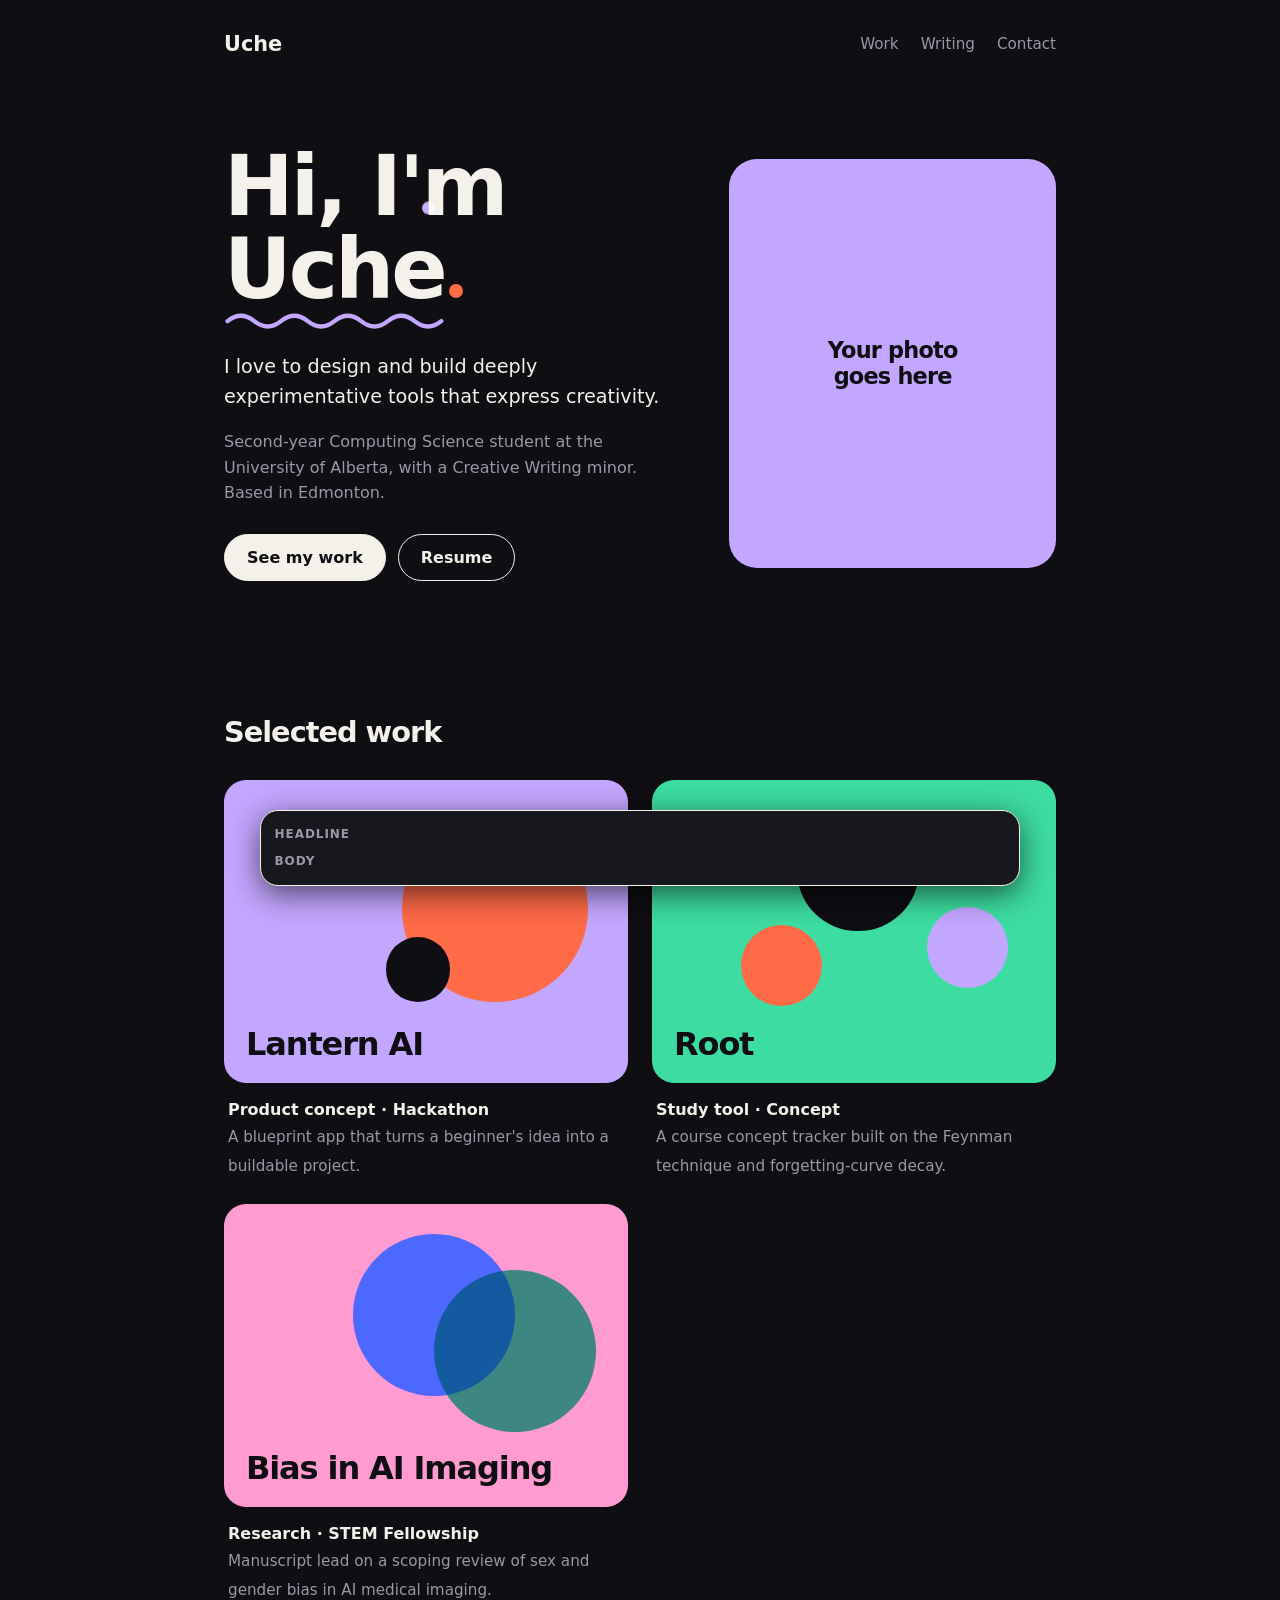
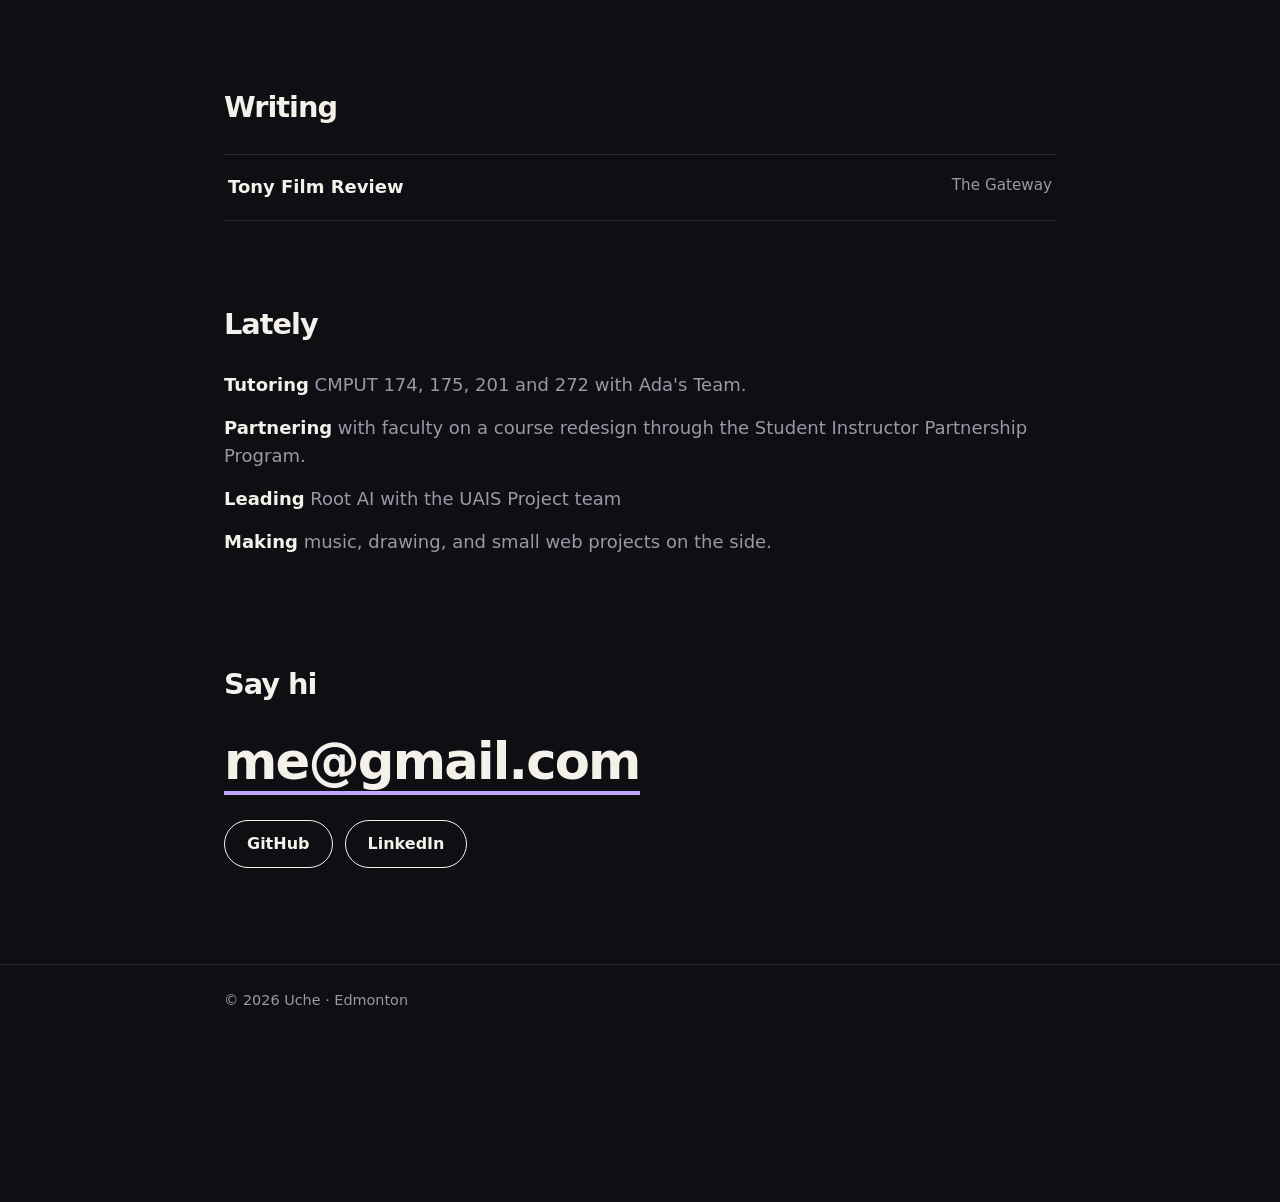
==== index.html @ 93c1bc94 "Added first template" ====
<!DOCTYPE html>
<html lang="en">
<head>
  <meta charset="UTF-8" />
  <meta name="viewport" content="width=device-width, initial-scale=1" />
  <meta name="color-scheme" content="dark" />
  <title>Uche | Designer &amp; Developer</title>
  <meta name="description" content="Uche is a computing science student and writer in Edmonton who likes to build and design things people can use." />
  <link rel="preconnect" href="https://fonts.googleapis.com" />
  <link rel="preconnect" href="https://fonts.gstatic.com" crossorigin />
  <link href="https://fonts.googleapis.com/css2?family=Unbounded:wght@700&family=Inter:wght@400;500;600&display=swap" rel="stylesheet" />
  <link rel="stylesheet" href="./style.css" />
</head>
<body>

  <div class="cursor" aria-hidden="true"></div>

  <header class="top">
    <div class="wrap">
      <a class="logo" href="#">Uche</a>
      <nav>
        <a href="./about.html">Work</a>
        <a href="#writing">Writing</a>
        <a href="#contact">Contact</a>
      </nav>
    </div>
  </header>

  <main class="wrap">

    <section class="hero">
      <div>
        <h1>Hi, I'm <span class="uche">Uche<svg class="wave" viewBox="0 0 124 8" preserveAspectRatio="none" aria-hidden="true"><path pathLength="1" d="M2 4 q7.5 -6 15 0 t15 0 t15 0 t15 0 t15 0 t15 0 t15 0 t15 0"/></svg></span><span class="dot" aria-hidden="true"></span></h1>
        <p>I love to design and build deeply experimentative tools that express creativity.</p>
        <p class="small">
          Second-year Computing Science student at the University of Alberta, with a Creative Writing minor.
          Based in Edmonton.
        </p>
        <div class="links">
          <a class="pill solid" href="./about.html">See my work</a>
          <!-- TODO: add your resume PDF to the repo and keep this link -->
          <a class="pill" href="./uche-resume.pdf">Resume</a>
        </div>
      </div>

      <!-- TODO: save your photo as photo.jpg next to this file. Until then the placeholder shows. -->
      <figure class="photo">
        <img src="./photo.jpg" alt="Photo of Uche" onerror="this.remove()" />
      </figure>
    </section>

    <section id="work">
      <h2 class="label">Selected work</h2>
      <div class="grid">

        <!-- TODO: replace each href with a case study page, repo, or demo -->
        <a class="card" href="#">
          <div class="cover c-lilac">
            <span class="shape s-lantern-1"></span><span class="shape s-lantern-2"></span>
            <h3>Lantern AI</h3>
          </div>
          <div class="meta"><strong>Product concept · Hackathon</strong><span>A blueprint app that turns a beginner's idea into a buildable project.</span></div>
        </a>

        <a class="card" href="#">
          <div class="cover c-mint">
            <span class="shape s-root-1"></span><span class="shape s-root-2"></span><span class="shape s-root-3"></span>
            <h3>Root</h3>
          </div>
          <div class="meta"><strong>Study tool · Concept</strong><span>A course concept tracker built on the Feynman technique and forgetting-curve decay.</span></div>
        </a>

        <a class="card" href="#">
          <div class="cover c-pink">
            <span class="shape s-rev-1"></span><span class="shape s-rev-2"></span>
            <h3>Bias in AI Imaging</h3>
          </div>
          <div class="meta"><strong>Research · STEM Fellowship</strong><span>Manuscript lead on a scoping review of sex and gender bias in AI medical imaging.</span></div>
        </a>

      </div>
    </section>

    <section id="writing">
      <h2 class="label">Writing</h2>
      <ul class="list">
        <!-- TODO: swap in your real Gateway articles, with links -->
        <li><a href="https://thegatewayonline.ca/2026/10/film-review-tony/">Tony Film Review <span>The Gateway</span></a></li>
        </ul>
    </section>

    <section>
      <h2 class="label">Lately</h2>
      <div class="now">
        <p><b>Tutoring</b> CMPUT 174, 175, 201 and 272 with Ada's Team.</p>
        <p><b>Partnering</b> with faculty on a course redesign through the Student Instructor Partnership Program.</p>
        <p><b>Leading</b> Root AI with the UAIS Project team</p>
        <p><b>Making</b> music, drawing, and small web projects on the side.</p>
      </div>
    </section>

    <section id="contact" class="contact">
      <h2 class="label">Say hi</h2>

      <a class="big" href="mailto:ibeziako@ualberta.ca">me@gmail.com</a>
      <div class="socials">
        <a class="pill" href="https://github.com/janheko">GitHub</a>
        <a class="pill" href="https://www.linkedin.com/in/uchenna-ibeziako">LinkedIn</a>
      </div>
    </section>

  </main>

  <footer>
    <div class="wrap">© <span id="year"></span> Uche · Edmonton</div>
  </footer>
  <div class="picker" aria-label="Font preview">
    <div class="row"><b>Headline</b><div class="btns" id="dispBtns"></div></div>
    <div class="row"><b>Body</b><div class="btns" id="bodyBtns"></div></div>
  </div>
  <script src="./script.js" defer></script>
</body>
</html>
---- style.css ----
:root {
  --bg: #0e0e13;
  --text: #f4f1ea;
  --muted: #9b98a8;
  --line: #2b2b36;
  --dark: #0e0e13;
  --tomato: #ff6a47;
  --neong: #3feb87;
  --cobalt: #4d68ff;
  --mint: #3ddca0;
  --pink: #ff9bd0;
  --lilac: #c3a6ff;
  --dw: 800;
  --dls: -0.035em;
  --dscale: 1;
  --display: "Bricolage Grotesque", system-ui, sans-serif;
  --body: "DM Sans", system-ui, sans-serif;
}

* { box-sizing: border-box; }
html { scroll-behavior: smooth; }

body {
  margin: 0;
  background: var(--bg);
  color: var(--text);
  font-family: var(--body);
  font-size: 18px;
  line-height: 1.6;
}

a { color: inherit; }
::selection { background: var(--pink); color: var(--dark); }

.wrap { max-width: 880px; margin: 0 auto; padding: 0 24px; }

/* the dot is the cursor (only when JS is running on a mouse device) */
html.has-cursor, html.has-cursor a, html.has-cursor .pill { cursor: none; }
.cursor {
  position: fixed; left: 0; top: 0; z-index: 9999;
  width: 14px; height: 14px; border-radius: 50%;
  background: var(--lilac);
  mix-blend-mode: screen;
  pointer-events: none;
  opacity: 0;
  will-change: transform, width, height;
}

/* top bar */
.top { padding: 28px 0; }
.top .wrap { display: flex; justify-content: space-between; align-items: center; }
.logo { font-family: var(--display); font-weight: var(--dw); font-size: 1.3rem; text-decoration: none; }
.top nav { display: flex; gap: 22px; font-size: 0.95rem; color: var(--muted); }
.top nav a { text-decoration: none; font-weight: 500; transition: color 0.15s; }
.top nav a:hover { color: var(--text); }

/* hero */
.hero { padding: 56px 0 48px; display: grid; grid-template-columns: 1.4fr 1fr; gap: 48px; align-items: center; }
.hero h1 {
  font-family: var(--display);
  font-weight: var(--dw);
  font-size: calc(clamp(2.8rem, 8vw, 5.2rem) * var(--dscale));
  line-height: 1;
  letter-spacing: var(--dls);
  margin: 0 0 40px;
}

/* name underlined with a hand-drawn wave */
.uche { position: relative; display: inline-block; }
.wave {
  position: absolute; left: 0; bottom: -0.2em;
  width: 100%; height: auto; display: block; overflow: visible;
  pointer-events: none;
}
.wave path {
  fill: none; stroke: var(--lilac); stroke-width: 2.4; stroke-linecap: round;
  stroke-dasharray: 1; stroke-dashoffset: 1;
  animation: draw 1s ease 0.3s forwards;
}
@keyframes draw { to { stroke-dashoffset: 0; } }
.hero h1:hover .wave { animation: wiggle 0.6s ease; transform-origin: center; }
@keyframes wiggle { 0%,100% { transform: scaleY(1); } 40% { transform: scaleY(1.6); } 70% { transform: scaleY(0.7); } }

/* the period after the name */
.dot {
  display: inline-block; width: 0.17em; height: 0.17em; margin-left: 0.05em;
  border-radius: 50%; background: var(--tomato);
}
html.live .dot { opacity: 0; }

.hero p { font-size: 1.2rem; max-width: 520px; margin: 0 0 16px; }
.hero p.small { color: var(--muted); font-size: 1rem; }
.hero .links { margin-top: 28px; display: flex; gap: 12px; flex-wrap: wrap; }

.pill {
  display: inline-block; padding: 10px 22px; border-radius: 999px;
  border: 1.5px solid var(--text); font-weight: 600; text-decoration: none; font-size: 1rem;
  transition: transform 0.15s, background 0.15s, color 0.15s, border-color 0.15s;
}
.pill:hover { transform: translateY(-2px); background: var(--neong); border-color: var(--pink); color: var(--dark); }
.pill.solid { background: var(--text); color: var(--bg); }
.pill.solid:hover { color: var(--dark); }

/* photo spot */
.photo {
  position: relative; margin: 0; overflow: hidden;
  aspect-ratio: 4 / 5;
  border-radius: 28px;
  background: var(--lilac);
  display: flex; align-items: center; justify-content: center; text-align: center;
}
.photo::before {
  content: "Your photo\A goes here";
  white-space: pre; font-family: var(--display); font-weight: var(--dw); font-size: 1.4rem; line-height: 1.2;
  color: var(--dark); letter-spacing: var(--dls);
}
.photo img { position: absolute; inset: 0; width: 100%; height: 100%; object-fit: cover; }

/* section headings */
.label {
  font-family: var(--display); font-weight: var(--dw); font-size: 1.8rem; letter-spacing: var(--dls);
  margin: 80px 0 24px;
}

/* project cards */
.grid { display: grid; grid-template-columns: repeat(2, 1fr); gap: 24px; }
.card { text-decoration: none; display: block; }
.cover {
  position: relative; overflow: hidden;
  aspect-ratio: 4 / 3;
  border-radius: 22px;
  padding: 22px;
  display: flex; align-items: flex-end;
  color: var(--dark);
  transition: transform 0.25s;
}
.card:hover .cover { transform: translateY(-5px); }
.cover h3 {
  position: relative; z-index: 2;
  font-family: var(--display); font-weight: var(--dw); font-size: 2rem; line-height: 1.02; letter-spacing: var(--dls); margin: 0;
}
.card .meta { padding: 14px 4px 0; }
.card .meta strong { display: block; font-size: 1rem; }
.card .meta span { color: var(--muted); font-size: 0.95rem; }

/* cover colors + shapes */
.c-lilac { background: var(--lilac); }
.c-cobalt { background: var(--cobalt); color: #fff; }
.c-mint { background: var(--mint); }
.c-pink { background: var(--pink); }

.shape { position: absolute; transition: transform 0.4s; }
.card:hover .shape { transform: rotate(12deg) scale(1.05); }

/* Lantern */
.s-lantern-1 { width: 46%; aspect-ratio: 1; border-radius: 50%; background: var(--tomato); top: 12%; right: 10%; }
.s-lantern-2 { width: 16%; aspect-ratio: 1; border-radius: 50%; background: var(--bg); top: 52%; right: 44%; }

/* Tenant Tales */
.s-house-1 { width: 38%; aspect-ratio: 1; background: var(--pink); right: 14%; top: 30%; }
.s-house-2 { width: 46%; aspect-ratio: 1.2; background: var(--tomato); right: 10%; top: 8%; clip-path: polygon(50% 0, 100% 100%, 0 100%); }

/* Root */
.s-root-1 { width: 30%; aspect-ratio: 1; border-radius: 50%; background: var(--bg); top: 10%; right: 34%; }
.s-root-2 { width: 20%; aspect-ratio: 1; border-radius: 50%; background: var(--lilac); top: 42%; right: 12%; }
.s-root-3 { width: 20%; aspect-ratio: 1; border-radius: 50%; background: var(--tomato); top: 48%; right: 58%; }

/* Review */
.s-rev-1 { width: 40%; aspect-ratio: 1; border-radius: 50%; background: var(--cobalt); top: 10%; right: 28%; }
.s-rev-2 { width: 40%; aspect-ratio: 1; border-radius: 50%; background: var(--mint); top: 22%; right: 8%; mix-blend-mode: multiply; }

/* writing list */
.list { list-style: none; padding: 0; margin: 0; border-top: 1.5px solid var(--line); }
.list li { border-bottom: 1.5px solid var(--line); }
.list a {
  display: flex; justify-content: space-between; gap: 16px; padding: 18px 4px;
  text-decoration: none; font-weight: 600; transition: padding 0.15s, background 0.15s;
}
.list a:hover { background: var(--pink); color: var(--dark); padding-left: 16px; }
.list span { color: var(--muted); font-weight: 400; font-size: 0.95rem; white-space: nowrap; }
.list a:hover span { color: var(--dark); }

/* lately */
.now { display: grid; gap: 14px; }
.now p { margin: 0; color: var(--muted); }
.now b { font-family: var(--display); font-weight: var(--dw); color: var(--text); }

/* contact */
.contact { padding: 24px 0 96px; }
.contact a.big {
  font-family: var(--display); font-weight: var(--dw); letter-spacing: var(--dls);
  font-size: clamp(1.8rem, 6vw, 3.2rem); text-decoration: none; line-height: 1.2;
  border-bottom: 4px solid var(--lilac);
  transition: background 0.15s;
}
.contact a.big:hover { background: var(--lilac); color: var(--dark); }
.contact .socials { margin-top: 28px; display: flex; gap: 12px; flex-wrap: wrap; }

footer { border-top: 1.5px solid var(--line); padding: 24px 0 40px; font-size: 0.9rem; color: var(--muted); }

@media (max-width: 720px) {
  .hero { grid-template-columns: 1fr; gap: 36px; padding-top: 32px; }
  .photo { max-width: 320px; }
  .grid { grid-template-columns: 1fr; }
  .top nav { gap: 14px; }
}

@media (prefers-reduced-motion: reduce) {
  * { transition: none !important; }
}

/* font preview picker (temporary) */
body { padding-bottom: 150px; }
.picker {
  position: fixed; left: 50%; bottom: 14px; transform: translateX(-50%); z-index: 9000;
  width: min(92vw, 760px); background: #17171e; color: #f4f1ea;
  border: 1.5px solid #f4f1ea; border-radius: 18px; padding: 10px 14px;
  box-shadow: 0 8px 30px rgba(0,0,0,0.6); font-family: "DM Sans", system-ui, sans-serif;
}
.picker .row { display: flex; align-items: center; gap: 10px; padding: 4px 0; }
.picker .row > b { flex: 0 0 74px; font-size: 0.75rem; text-transform: uppercase; letter-spacing: 0.08em; color: #9b98a8; }
.picker .btns { display: flex; flex-wrap: wrap; gap: 6px; }
.picker button {
  font: inherit; font-size: 0.85rem; font-weight: 600; padding: 4px 12px; border-radius: 999px;
  border: 1.5px solid #f4f1ea; background: transparent; color: #f4f1ea; cursor: pointer;
}
.picker button:hover { background: #ff9bd0; color: #0e0e13; }
.picker button.on { background: #f4f1ea; color: #0e0e13; }
html.has-cursor .picker button { cursor: none; }
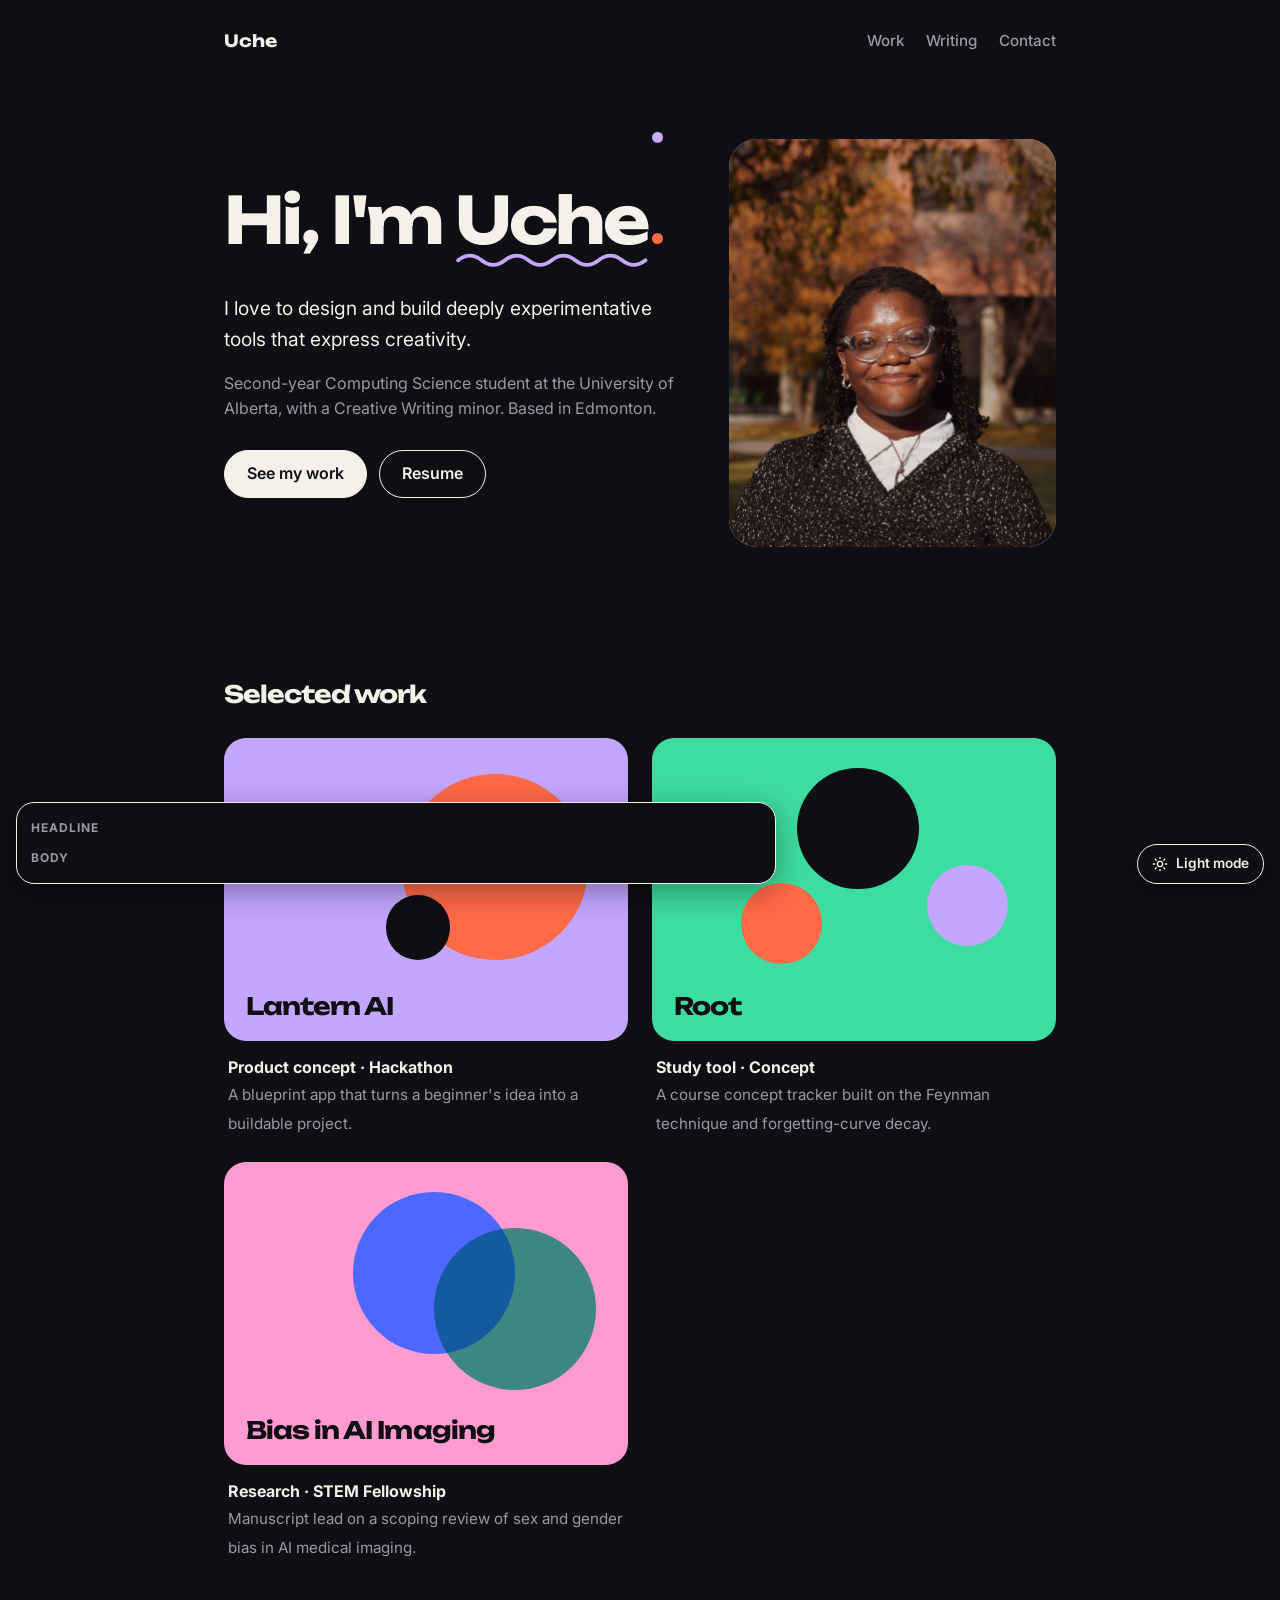
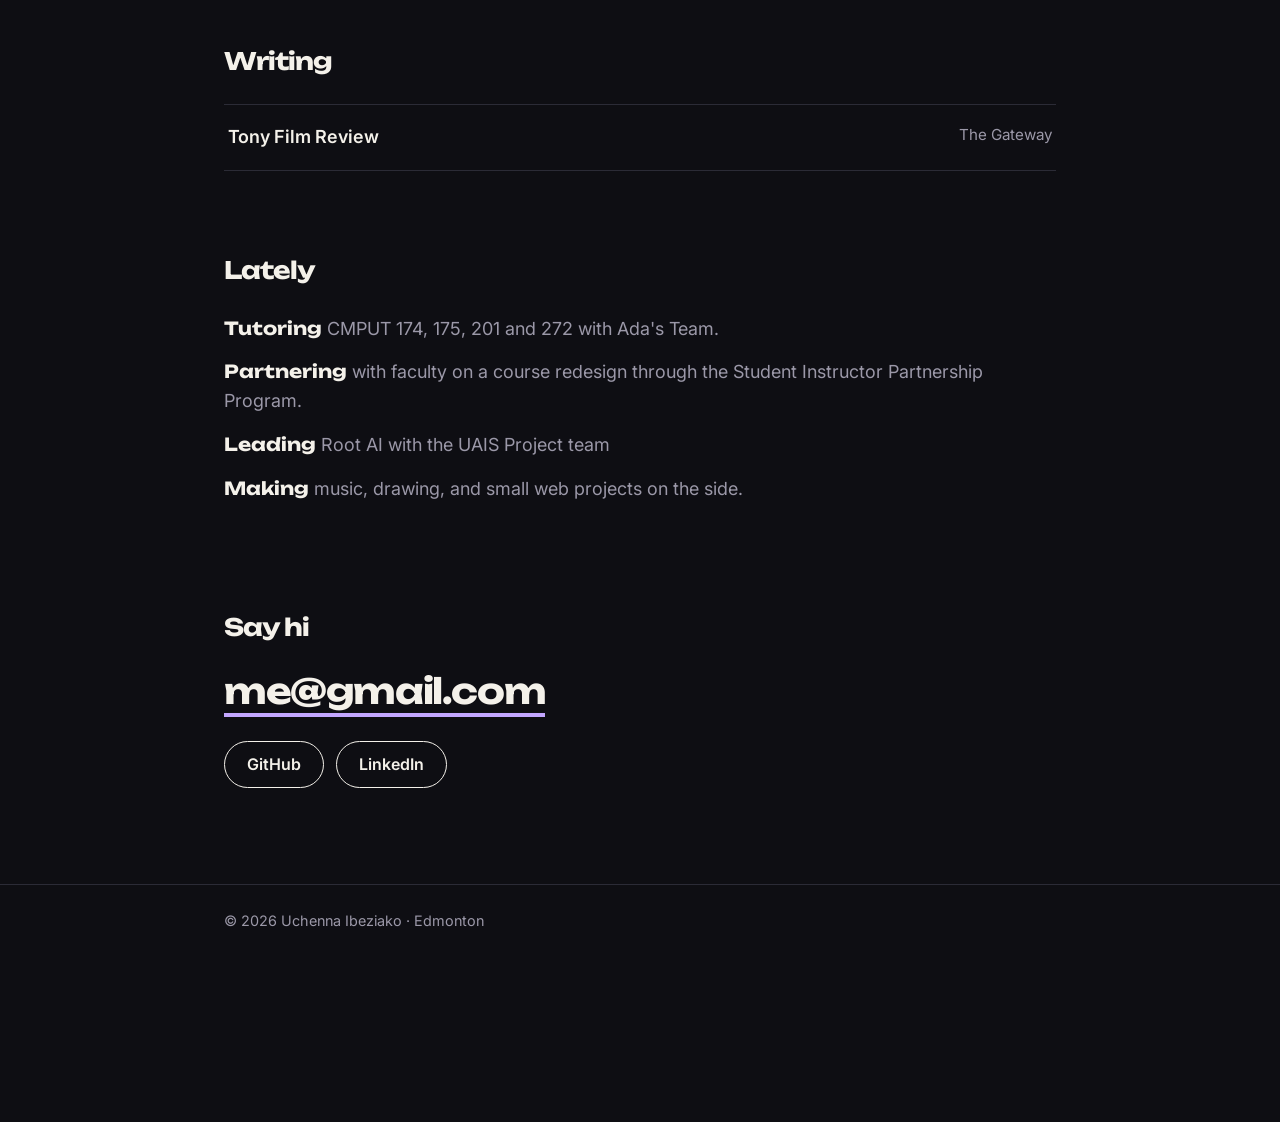
==== commit 81d74ee4: "Added photo, one page of my work and main template" ====
--- a/index.html
+++ b/index.html
@@ -19,7 +19,7 @@
     <div class="wrap">
       <a class="logo" href="#">Uche</a>
       <nav>
-        <a href="./about.html">Work</a>
+        <a href="./work.html">Work</a>
         <a href="#writing">Writing</a>
         <a href="#contact">Contact</a>
       </nav>
@@ -37,7 +37,7 @@
           Based in Edmonton.
         </p>
         <div class="links">
-          <a class="pill solid" href="./about.html">See my work</a>
+          <a class="pill solid" href="./work.html">See my work</a>
           <!-- TODO: add your resume PDF to the repo and keep this link -->
           <a class="pill" href="./uche-resume.pdf">Resume</a>
         </div>
@@ -45,7 +45,7 @@
 
       <!-- TODO: save your photo as photo.jpg next to this file. Until then the placeholder shows. -->
       <figure class="photo">
-        <img src="./photo.jpg" alt="Photo of Uche" onerror="this.remove()" />
+        <img src="./photos/main photo.25_VSCO.JPG" alt="Photo of Uche" onerror="this.remove()" />
       </figure>
     </section>
 
@@ -112,7 +112,7 @@
   </main>
 
   <footer>
-    <div class="wrap">© <span id="year"></span> Uche · Edmonton</div>
+    <div class="wrap">© <span id="year"></span> Uchenna Ibeziako · Edmonton</div>
   </footer>
   <div class="picker" aria-label="Font preview">
     <div class="row"><b>Headline</b><div class="btns" id="dispBtns"></div></div>
--- a/style.css
+++ b/style.css
@@ -10,11 +10,12 @@
   --mint: #3ddca0;
   --pink: #ff9bd0;
   --lilac: #c3a6ff;
-  --dw: 800;
-  --dls: -0.035em;
-  --dscale: 1;
-  --display: "Bricolage Grotesque", system-ui, sans-serif;
-  --body: "DM Sans", system-ui, sans-serif;
+  --cursor-blend: screen;
+  --dw: 700;
+  --dls: -0.04em;
+  --dscale: 0.78;
+  --display: "Unbounded", system-ui, sans-serif;
+  --body: "Inter", system-ui, sans-serif;
 }
 
 * { box-sizing: border-box; }
@@ -40,7 +41,7 @@
   position: fixed; left: 0; top: 0; z-index: 9999;
   width: 14px; height: 14px; border-radius: 50%;
   background: var(--lilac);
-  mix-blend-mode: screen;
+  mix-blend-mode: var(--cursor-blend);
   pointer-events: none;
   opacity: 0;
   will-change: transform, width, height;
@@ -49,7 +50,7 @@
 /* top bar */
 .top { padding: 28px 0; }
 .top .wrap { display: flex; justify-content: space-between; align-items: center; }
-.logo { font-family: var(--display); font-weight: var(--dw); font-size: 1.3rem; text-decoration: none; }
+.logo { font-family: var(--display); font-weight: var(--dw); font-size: 1.05rem; text-decoration: none; }
 .top nav { display: flex; gap: 22px; font-size: 0.95rem; color: var(--muted); }
 .top nav a { text-decoration: none; font-weight: 500; transition: color 0.15s; }
 .top nav a:hover { color: var(--text); }
@@ -111,14 +112,14 @@
 }
 .photo::before {
   content: "Your photo\A goes here";
-  white-space: pre; font-family: var(--display); font-weight: var(--dw); font-size: 1.4rem; line-height: 1.2;
+  white-space: pre; font-family: var(--display); font-weight: var(--dw); font-size: 1.1rem; line-height: 1.2;
   color: var(--dark); letter-spacing: var(--dls);
 }
 .photo img { position: absolute; inset: 0; width: 100%; height: 100%; object-fit: cover; }
 
 /* section headings */
 .label {
-  font-family: var(--display); font-weight: var(--dw); font-size: 1.8rem; letter-spacing: var(--dls);
+  font-family: var(--display); font-weight: var(--dw); font-size: 1.5rem; letter-spacing: var(--dls);
   margin: 80px 0 24px;
 }
 
@@ -137,7 +138,7 @@
 .card:hover .cover { transform: translateY(-5px); }
 .cover h3 {
   position: relative; z-index: 2;
-  font-family: var(--display); font-weight: var(--dw); font-size: 2rem; line-height: 1.02; letter-spacing: var(--dls); margin: 0;
+  font-family: var(--display); font-weight: var(--dw); font-size: 1.5rem; line-height: 1.02; letter-spacing: var(--dls); margin: 0;
 }
 .card .meta { padding: 14px 4px 0; }
 .card .meta strong { display: block; font-size: 1rem; }
@@ -189,7 +190,7 @@
 .contact { padding: 24px 0 96px; }
 .contact a.big {
   font-family: var(--display); font-weight: var(--dw); letter-spacing: var(--dls);
-  font-size: clamp(1.8rem, 6vw, 3.2rem); text-decoration: none; line-height: 1.2;
+  font-size: clamp(1.3rem, 4.6vw, 2.2rem); overflow-wrap: anywhere; text-decoration: none; line-height: 1.2;
   border-bottom: 4px solid var(--lilac);
   transition: background 0.15s;
 }
@@ -209,21 +210,90 @@
   * { transition: none !important; }
 }
 
-/* font preview picker (temporary) */
-body { padding-bottom: 150px; }
+/* sub-pages */
+.page-head { padding: 40px 0 8px; }
+.page-title {
+  font-family: var(--display); font-weight: var(--dw);
+  font-size: calc(clamp(2.6rem, 8vw, 4.8rem) * var(--dscale));
+  line-height: 1; letter-spacing: var(--dls); margin: 0 0 20px;
+}
+.lede { font-size: 1.2rem; max-width: 580px; margin: 0 0 8px; }
+.lede.small { font-size: 1rem; color: var(--muted); margin-bottom: 24px; }
+.back { display: inline-block; margin-bottom: 28px; color: var(--muted); text-decoration: none; font-weight: 500; transition: color 0.15s; }
+.back:hover { color: var(--text); }
+.more { margin: 32px 0 0; }
+.next { margin: 64px 0 0; }
+
+.cover.wide { aspect-ratio: 3 / 2; margin-top: 32px; }
+
+.facts { display: grid; grid-template-columns: repeat(auto-fit, minmax(170px, 1fr)); gap: 20px 28px; margin: 36px 0 0; padding: 24px 0; border-top: 1.5px solid var(--line); border-bottom: 1.5px solid var(--line); }
+.facts dt { font-size: 0.75rem; text-transform: uppercase; letter-spacing: 0.08em; color: var(--muted); margin-bottom: 4px; }
+.facts dd { margin: 0; font-weight: 500; }
+
+.prose { max-width: 640px; margin-top: 8px; }
+.prose h2 { font-family: var(--display); font-weight: var(--dw); font-size: 1.3rem; letter-spacing: var(--dls); margin: 48px 0 12px; }
+.prose p { margin: 0 0 16px; }
+.prose p.todo { color: var(--muted); font-style: italic; }
+
+/* smaller projects list */
+.rows { list-style: none; padding: 0; margin: 0; border-top: 1.5px solid var(--line); }
+.rows li { display: flex; justify-content: space-between; align-items: baseline; gap: 20px; padding: 18px 4px; border-bottom: 1.5px solid var(--line); }
+.rows strong { display: block; }
+.rows span { display: block; color: var(--muted); font-size: 0.95rem; }
+.rows em { color: var(--muted); font-style: normal; font-size: 0.9rem; white-space: nowrap; }
+
+/* light theme: same accents, lighter base colors */
+:root[data-theme="light"] {
+  --bg: #ffffff;
+  --text: #14110f;
+  --muted: #5c5c70;
+  --line: #e4e4ea;
+  --dark: #14110f;
+  --tomato: #ff5a36;
+  --cobalt: #3d5afe;
+  --mint: #34d399;
+  --pink: #ff8fc7;
+  --cursor-blend: multiply;
+}
+
+/* theme toggle, fixed at the bottom of the screen */
+body { padding-bottom: 150px; transition: background-color 0.25s, color 0.25s; }
+.theme-toggle {
+  position: fixed; right: 16px; bottom: 16px; z-index: 9000;
+  display: inline-flex; align-items: center; gap: 8px;
+  padding: 8px 14px; border-radius: 999px;
+  border: 1.5px solid var(--text); background: var(--bg); color: var(--text);
+  font: inherit; font-size: 0.85rem; font-weight: 600; cursor: pointer;
+  box-shadow: 0 6px 20px rgba(0, 0, 0, 0.35);
+  transition: transform 0.15s, background 0.15s, color 0.15s, border-color 0.15s;
+}
+.theme-toggle:hover { transform: translateY(-2px); background: var(--neong); border-color: var(--neong); color: var(--dark); }
+.theme-toggle svg { width: 16px; height: 16px; flex: none; }
+:root[data-theme="light"] .theme-toggle { box-shadow: 0 6px 20px rgba(20, 17, 15, 0.15); }
+html.has-cursor .theme-toggle { cursor: none; }
+
+/* font picker box (empty for now), follows the light/dark theme */
 .picker {
-  position: fixed; left: 50%; bottom: 14px; transform: translateX(-50%); z-index: 9000;
-  width: min(92vw, 760px); background: #17171e; color: #f4f1ea;
-  border: 1.5px solid #f4f1ea; border-radius: 18px; padding: 10px 14px;
-  box-shadow: 0 8px 30px rgba(0,0,0,0.6); font-family: "DM Sans", system-ui, sans-serif;
-}
-.picker .row { display: flex; align-items: center; gap: 10px; padding: 4px 0; }
-.picker .row > b { flex: 0 0 74px; font-size: 0.75rem; text-transform: uppercase; letter-spacing: 0.08em; color: #9b98a8; }
+  position: fixed; left: 16px; bottom: 16px; z-index: 9000;
+  width: min(calc(100vw - 200px), 760px);
+  background: var(--bg); color: var(--text);
+  border: 1.5px solid var(--text); border-radius: 18px; padding: 10px 14px;
+  box-shadow: 0 8px 30px rgba(0, 0, 0, 0.35);
+}
+.picker .row { display: flex; align-items: center; gap: 10px; padding: 4px 0; min-height: 30px; }
+.picker .row > b { flex: 0 0 74px; font-size: 0.75rem; text-transform: uppercase; letter-spacing: 0.08em; color: var(--muted); }
 .picker .btns { display: flex; flex-wrap: wrap; gap: 6px; }
 .picker button {
   font: inherit; font-size: 0.85rem; font-weight: 600; padding: 4px 12px; border-radius: 999px;
-  border: 1.5px solid #f4f1ea; background: transparent; color: #f4f1ea; cursor: pointer;
-}
-.picker button:hover { background: #ff9bd0; color: #0e0e13; }
-.picker button.on { background: #f4f1ea; color: #0e0e13; }
-html.has-cursor .picker button { cursor: none; }+  border: 1.5px solid var(--text); background: transparent; color: var(--text); cursor: pointer;
+}
+.picker button:hover { background: var(--pink); color: var(--dark); }
+.picker button.on { background: var(--text); color: var(--bg); }
+html.has-cursor .picker button { cursor: none; }
+:root[data-theme="light"] .picker { box-shadow: 0 8px 30px rgba(20, 17, 15, 0.15); }
+
+/* small screens: bar spans the width and the toggle sits just above it */
+@media (max-width: 720px) {
+  .picker { width: calc(100vw - 32px); }
+  .theme-toggle { bottom: 128px; }
+}
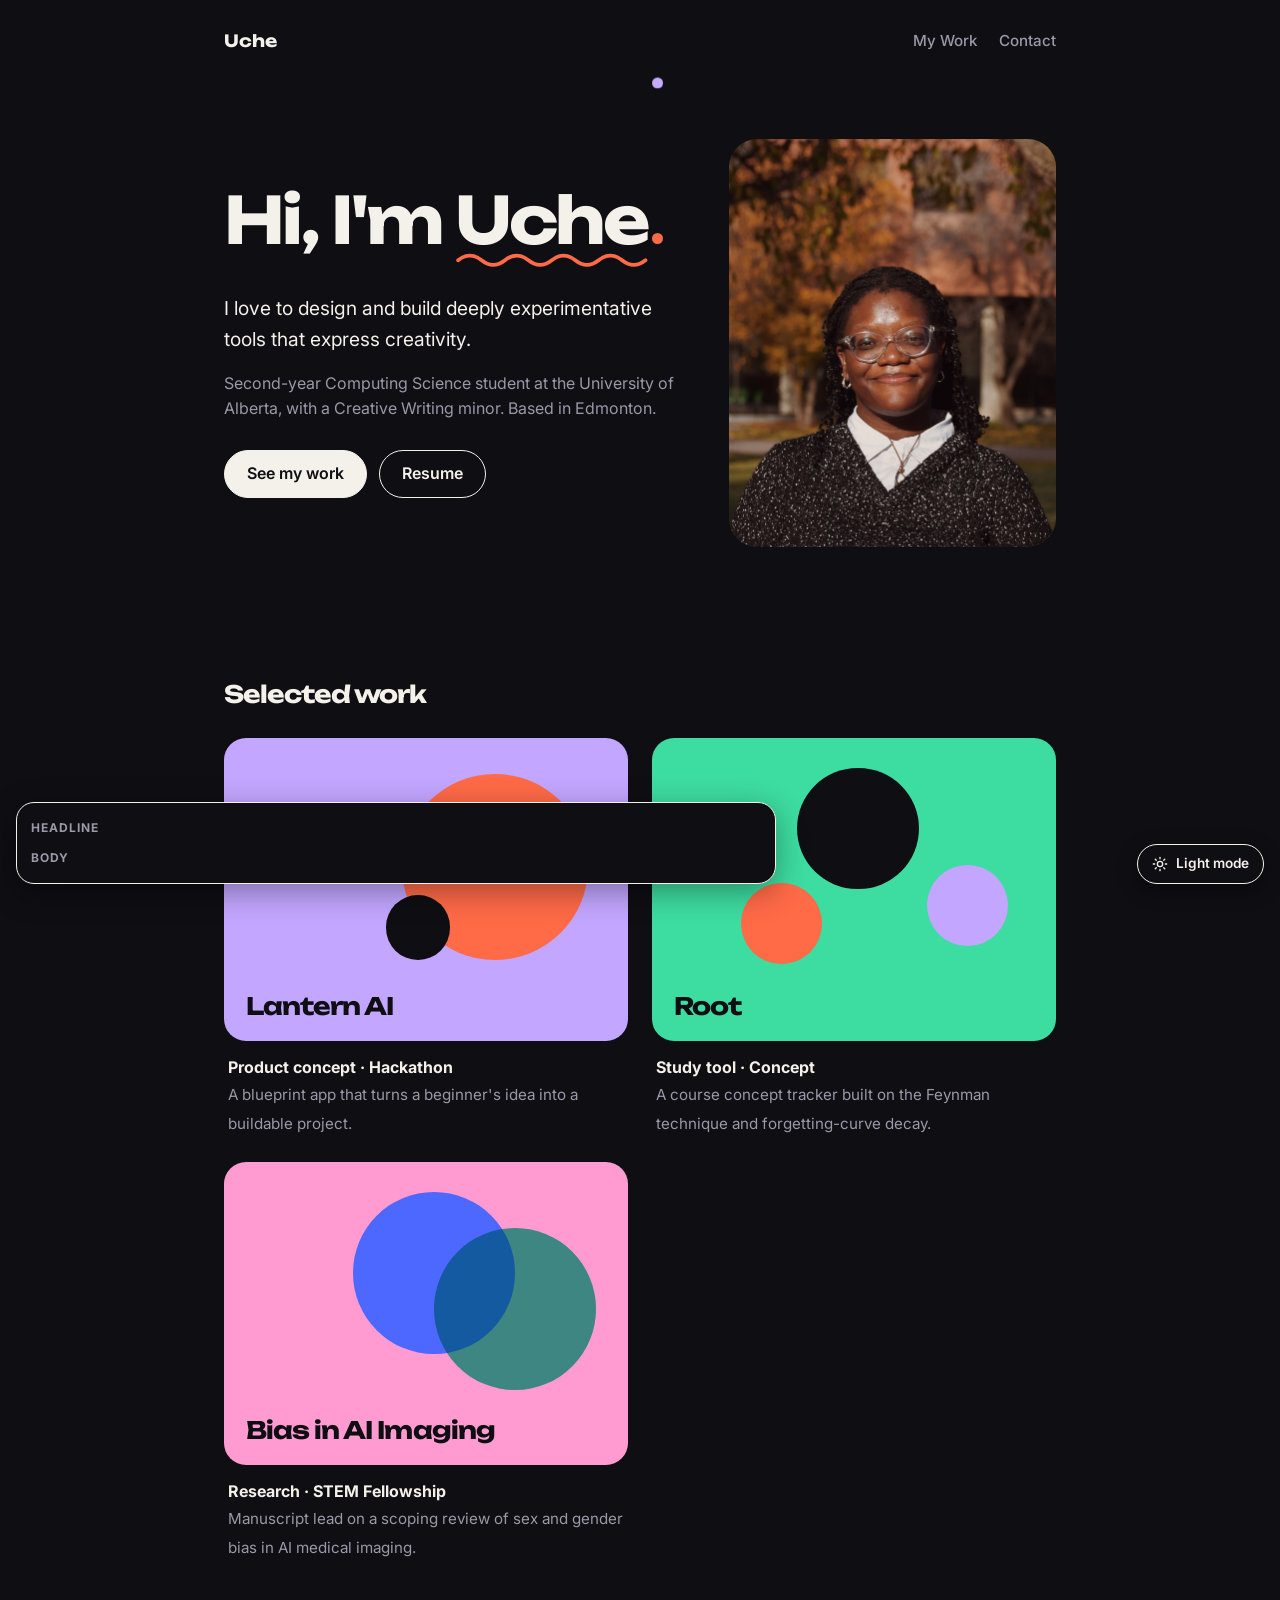
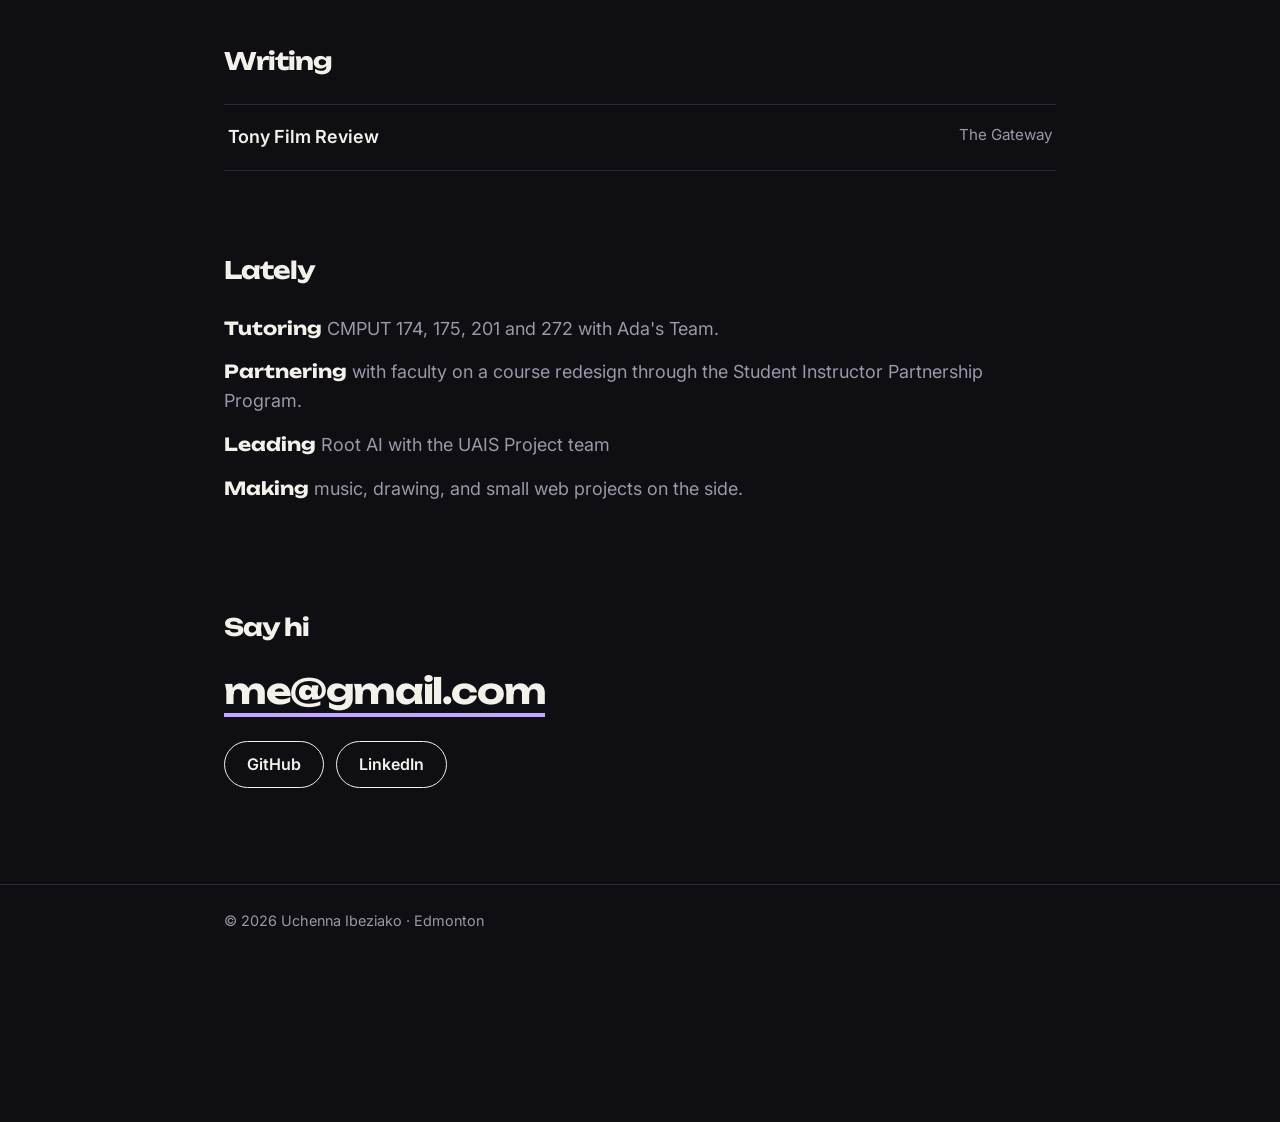
==== commit a30ed8b0: "prompt asked or a cursor draw" ====
--- a/index.html
+++ b/index.html
@@ -19,8 +19,7 @@
     <div class="wrap">
       <a class="logo" href="#">Uche</a>
       <nav>
-        <a href="./work.html">Work</a>
-        <a href="#writing">Writing</a>
+        <a href="./work.html">My Work</a>
         <a href="#contact">Contact</a>
       </nav>
     </div>
--- a/style.css
+++ b/style.css
@@ -74,7 +74,7 @@
   pointer-events: none;
 }
 .wave path {
-  fill: none; stroke: var(--lilac); stroke-width: 2.4; stroke-linecap: round;
+  fill: none; stroke: var(--tomato); stroke-width: 2.4; stroke-linecap: round;
   stroke-dasharray: 1; stroke-dashoffset: 1;
   animation: draw 1s ease 0.3s forwards;
 }
@@ -107,14 +107,9 @@
   position: relative; margin: 0; overflow: hidden;
   aspect-ratio: 4 / 5;
   border-radius: 28px;
-  background: var(--lilac);
   display: flex; align-items: center; justify-content: center; text-align: center;
 }
-.photo::before {
-  content: "Your photo\A goes here";
-  white-space: pre; font-family: var(--display); font-weight: var(--dw); font-size: 1.1rem; line-height: 1.2;
-  color: var(--dark); letter-spacing: var(--dls);
-}
+
 .photo img { position: absolute; inset: 0; width: 100%; height: 100%; object-fit: cover; }
 
 /* section headings */
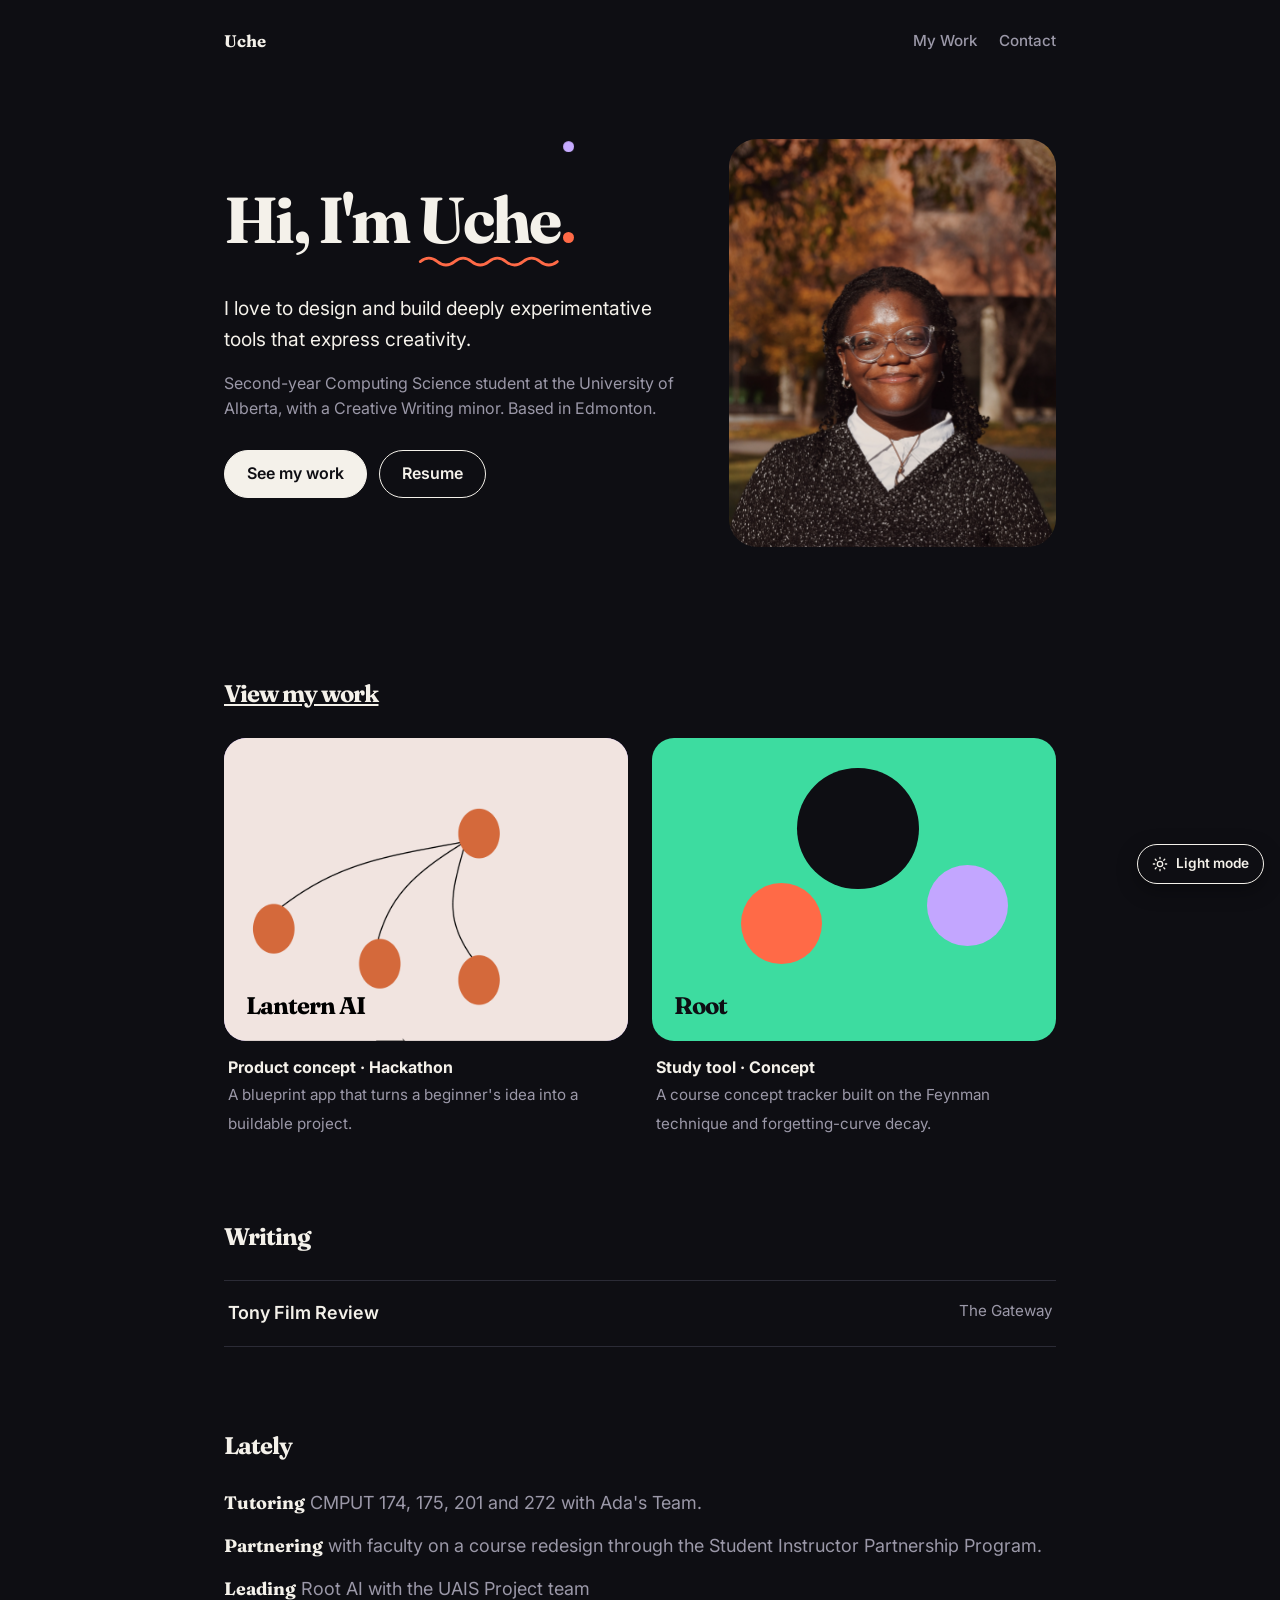
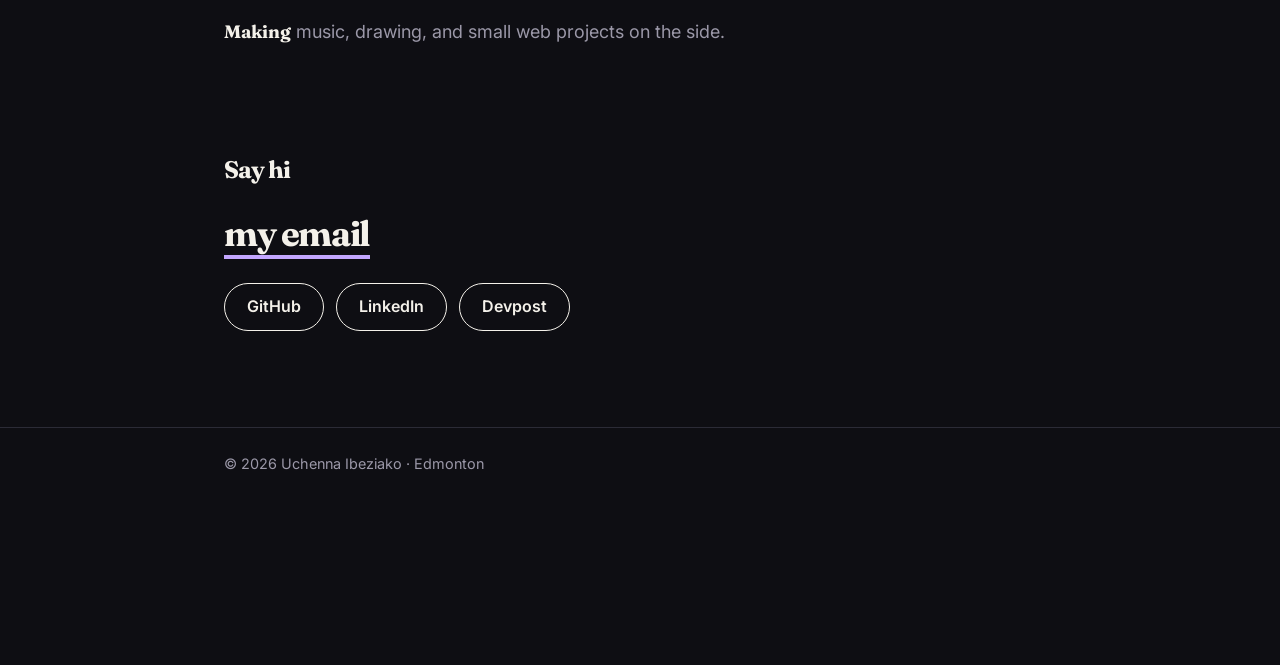
==== commit 6d6e1b78: "added a new page for one project" ====
--- a/index.html
+++ b/index.html
@@ -8,8 +8,7 @@
   <meta name="description" content="Uche is a computing science student and writer in Edmonton who likes to build and design things people can use." />
   <link rel="preconnect" href="https://fonts.googleapis.com" />
   <link rel="preconnect" href="https://fonts.gstatic.com" crossorigin />
-  <link href="https://fonts.googleapis.com/css2?family=Unbounded:wght@700&family=Inter:wght@400;500;600&display=swap" rel="stylesheet" />
-  <link rel="stylesheet" href="./style.css" />
+  <link href="https://fonts.googleapis.com/css2?family=Fraunces:opsz,wght@9..144,700&family=Inter:wght@400;500;600&display=swap" rel="stylesheet" />  <link rel="stylesheet" href="./style.css" />
 </head>
 <body>
 
@@ -49,14 +48,13 @@
     </section>
 
     <section id="work">
-      <h2 class="label">Selected work</h2>
+      <a href="work.html"><h2 class="label">View my work</h2></a>
       <div class="grid">
 
-        <!-- TODO: replace each href with a case study page, repo, or demo -->
-        <a class="card" href="#">
+        <a class="card" href="Lantern-AI.html">
           <div class="cover c-lilac">
-            <span class="shape s-lantern-1"></span><span class="shape s-lantern-2"></span>
-            <h3>Lantern AI</h3>
+          <img src="./photos/Pasted-Graphic.png" alt="Lantern AI" onerror="this.remove()" />            
+          <h3 style="color:#000">Lantern AI</h3>
           </div>
           <div class="meta"><strong>Product concept · Hackathon</strong><span>A blueprint app that turns a beginner's idea into a buildable project.</span></div>
         </a>
@@ -69,16 +67,8 @@
           <div class="meta"><strong>Study tool · Concept</strong><span>A course concept tracker built on the Feynman technique and forgetting-curve decay.</span></div>
         </a>
 
-        <a class="card" href="#">
-          <div class="cover c-pink">
-            <span class="shape s-rev-1"></span><span class="shape s-rev-2"></span>
-            <h3>Bias in AI Imaging</h3>
-          </div>
-          <div class="meta"><strong>Research · STEM Fellowship</strong><span>Manuscript lead on a scoping review of sex and gender bias in AI medical imaging.</span></div>
-        </a>
-
       </div>
-    </section>
+    </section>     
 
     <section id="writing">
       <h2 class="label">Writing</h2>
@@ -101,10 +91,12 @@
     <section id="contact" class="contact">
       <h2 class="label">Say hi</h2>
 
-      <a class="big" href="mailto:ibeziako@ualberta.ca">me@gmail.com</a>
+      <a class="big" href="mailto:ibeziako@ualberta.ca"> my email</a>
       <div class="socials">
         <a class="pill" href="https://github.com/janheko">GitHub</a>
         <a class="pill" href="https://www.linkedin.com/in/uchenna-ibeziako">LinkedIn</a>
+        <a class="pill" href="https://devpost.com/ucibeziako">Devpost</a>
+
       </div>
     </section>
 
@@ -113,10 +105,10 @@
   <footer>
     <div class="wrap">© <span id="year"></span> Uchenna Ibeziako · Edmonton</div>
   </footer>
-  <div class="picker" aria-label="Font preview">
+  <!-- <div class="picker" aria-label="Font preview">
     <div class="row"><b>Headline</b><div class="btns" id="dispBtns"></div></div>
     <div class="row"><b>Body</b><div class="btns" id="bodyBtns"></div></div>
-  </div>
+  </div> -->
   <script src="./script.js" defer></script>
 </body>
 </html>
--- a/style.css
+++ b/style.css
@@ -14,7 +14,7 @@
   --dw: 700;
   --dls: -0.04em;
   --dscale: 0.78;
-  --display: "Unbounded", system-ui, sans-serif;
+  --display: "Fraunces", Georgia, serif;
   --body: "Inter", system-ui, sans-serif;
 }
 
@@ -291,4 +291,16 @@
 @media (max-width: 720px) {
   .picker { width: calc(100vw - 32px); }
   .theme-toggle { bottom: 128px; }
-}+}
+
+/* project pictures inside the cover boxes */
+.cover img { position: absolute; inset: 0; width: 100%; height: 100%; object-fit: cover; display: block; }
+.cover:has(img) h3 { color: #fff; }
+
+.cover > img {
+  position: absolute; inset: 0;
+  width: 100%; height: 100%;
+  max-width: none; object-fit: cover; display: block;
+}
+
+.cover { min-height: 0; }
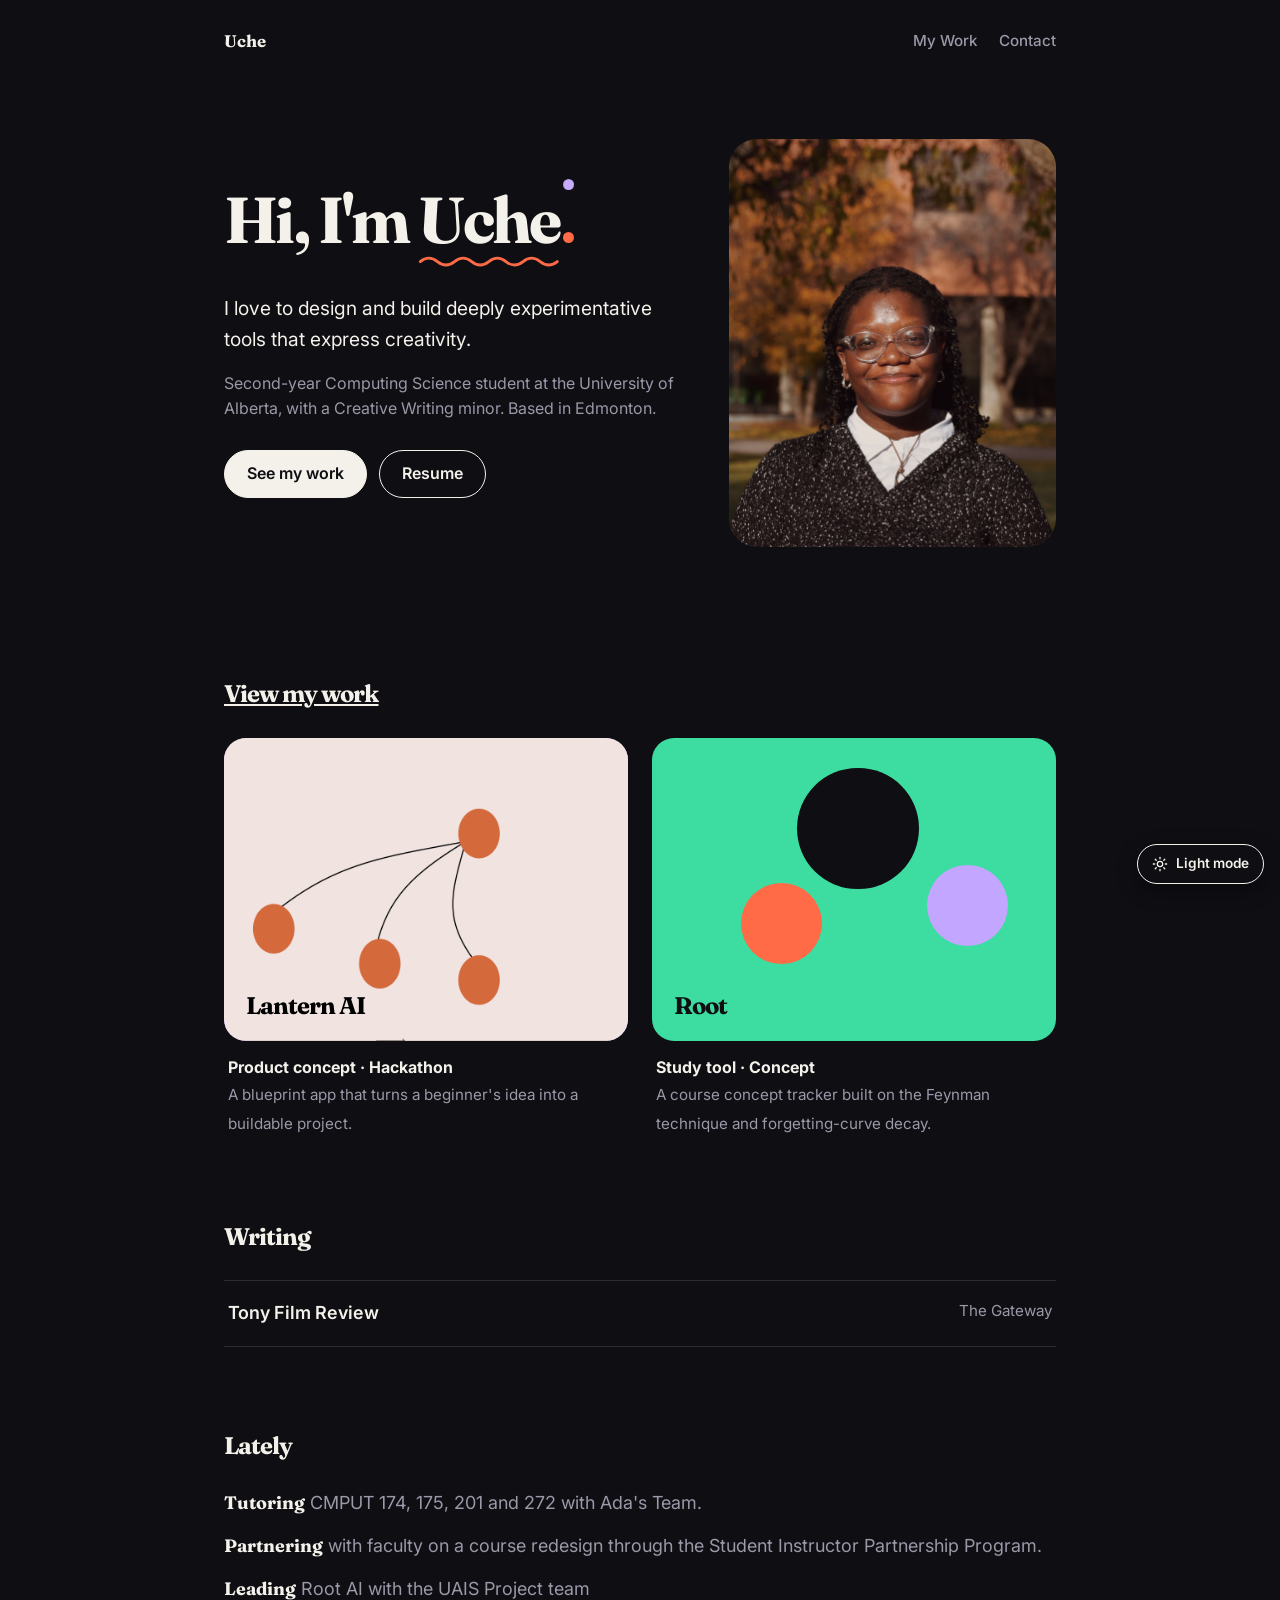
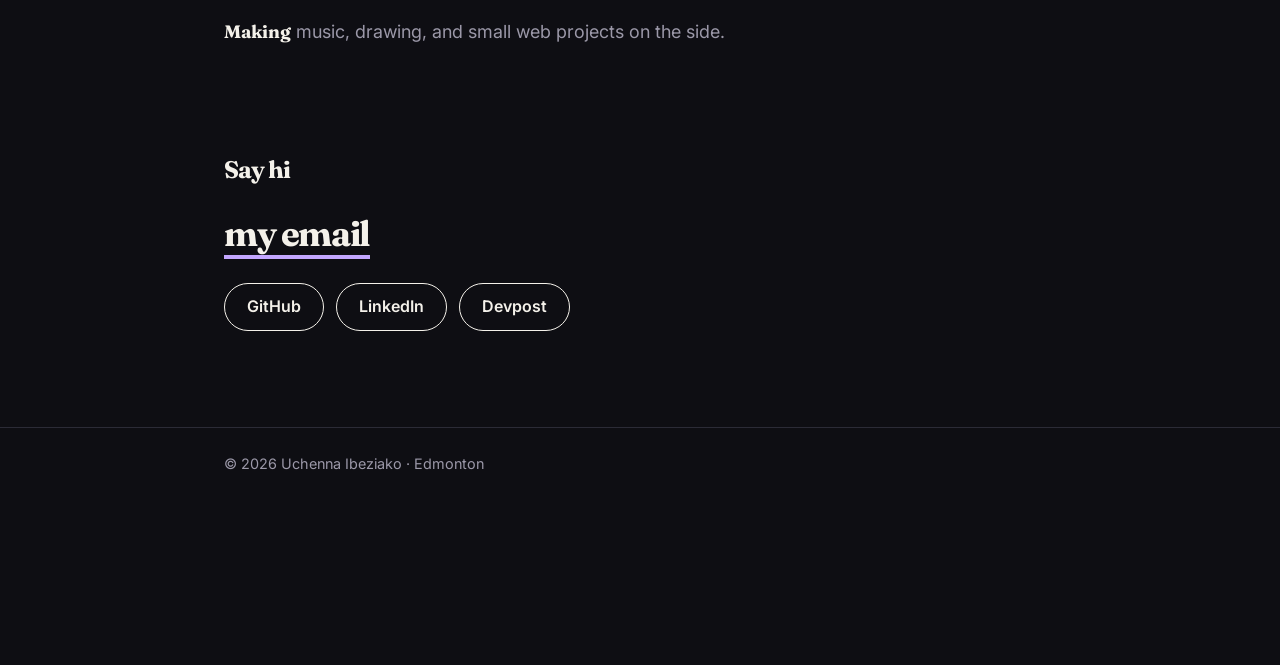
==== commit 979faf4d: "added project teamplate pages - incomplete" ====
--- a/index.html
+++ b/index.html
@@ -59,7 +59,7 @@
           <div class="meta"><strong>Product concept · Hackathon</strong><span>A blueprint app that turns a beginner's idea into a buildable project.</span></div>
         </a>
 
-        <a class="card" href="#">
+        <a class="card" href="RootAI.html">
           <div class="cover c-mint">
             <span class="shape s-root-1"></span><span class="shape s-root-2"></span><span class="shape s-root-3"></span>
             <h3>Root</h3>
